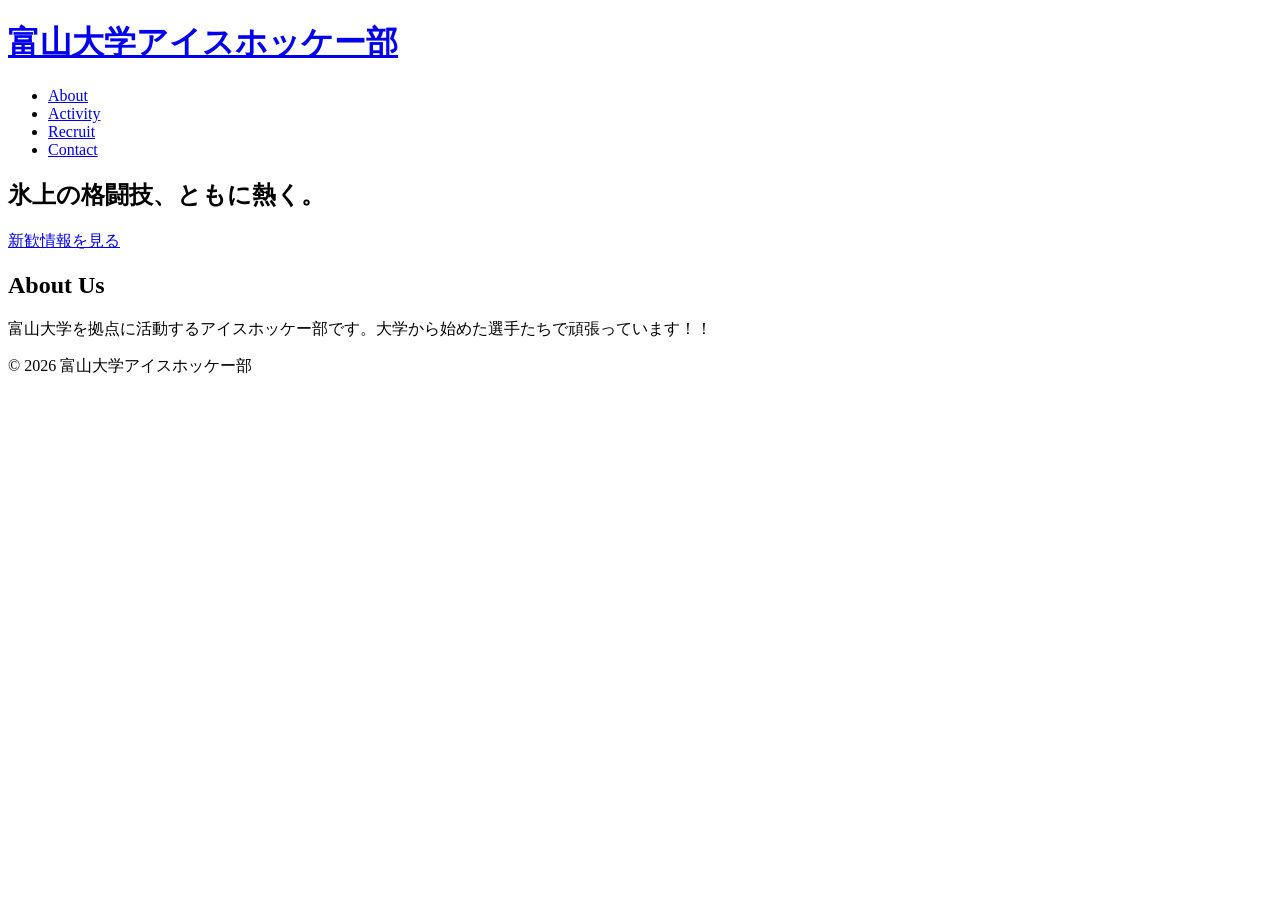
==== index.html @ 70d0f2e1 "Update index.html" ====
<!DOCTYPE html>
<html lang="ja">
<head>
    <meta charset="UTF-8">
    <meta name="viewport" content="width=device-width, initial-scale=1.0">
    <title>富山大学アイスホッケー部 公式サイト</title>
    <meta name="description" content="富山大学アイスホッケー部の公式ウェブサイトです。新入部員・マネージャー募集中！">
    <link rel="stylesheet" href="css/reset.css">
    <link rel="stylesheet" href="css/style.css">
</head>
<body>
    <header class="header">
        <div class="header-inner">
            <h1 class="logo"><a href="/">富山大学アイスホッケー部</a></h1>
            <nav class="global-nav">
                <ul>
                    <li><a href="#about">About</a></li>
                    <li><a href="#activity">Activity</a></li>
                    <li><a href="#recruit">Recruit</a></li>
                    <li><a href="#contact">Contact</a></li>
                </ul>
            </nav>
        </div>
    </header>

    <main>
        <section class="hero">
            <div class="hero-content">
                <h2>氷上の格闘技、ともに熱く。</h2>
                <a href="#recruit" class="btn btn-primary">新歓情報を見る</a>
            </div>
        </section>

        <section id="about" class="section">
            <div class="section-inner">
                <h2 class="section-title">About Us</h2>
                <p>富山大学を拠点に活動するアイスホッケー部です。大学から始めた選手たちで頑張っています！！</p>
            </div>
        </section>
    </main>

    <footer class="footer">
        <p>&copy; 2026 富山大学アイスホッケー部</p>
    </footer>
</body>
</html>
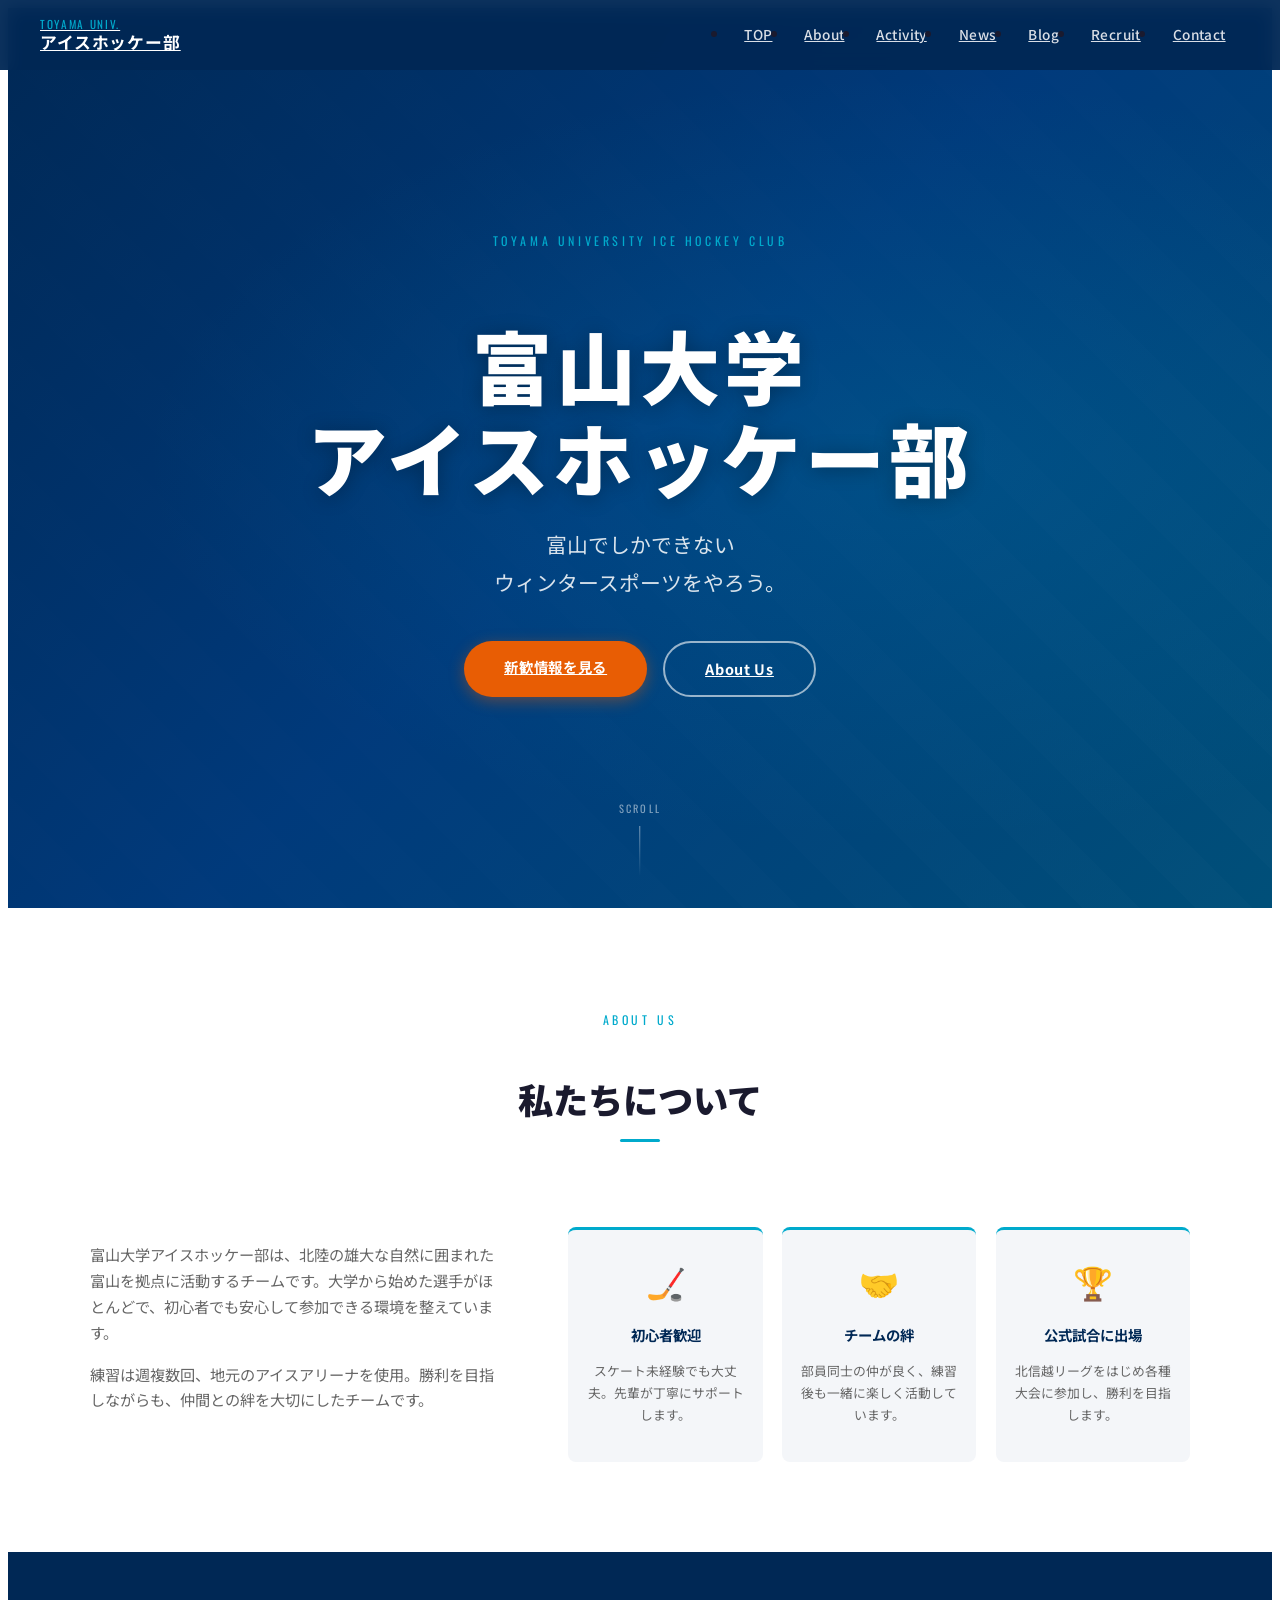
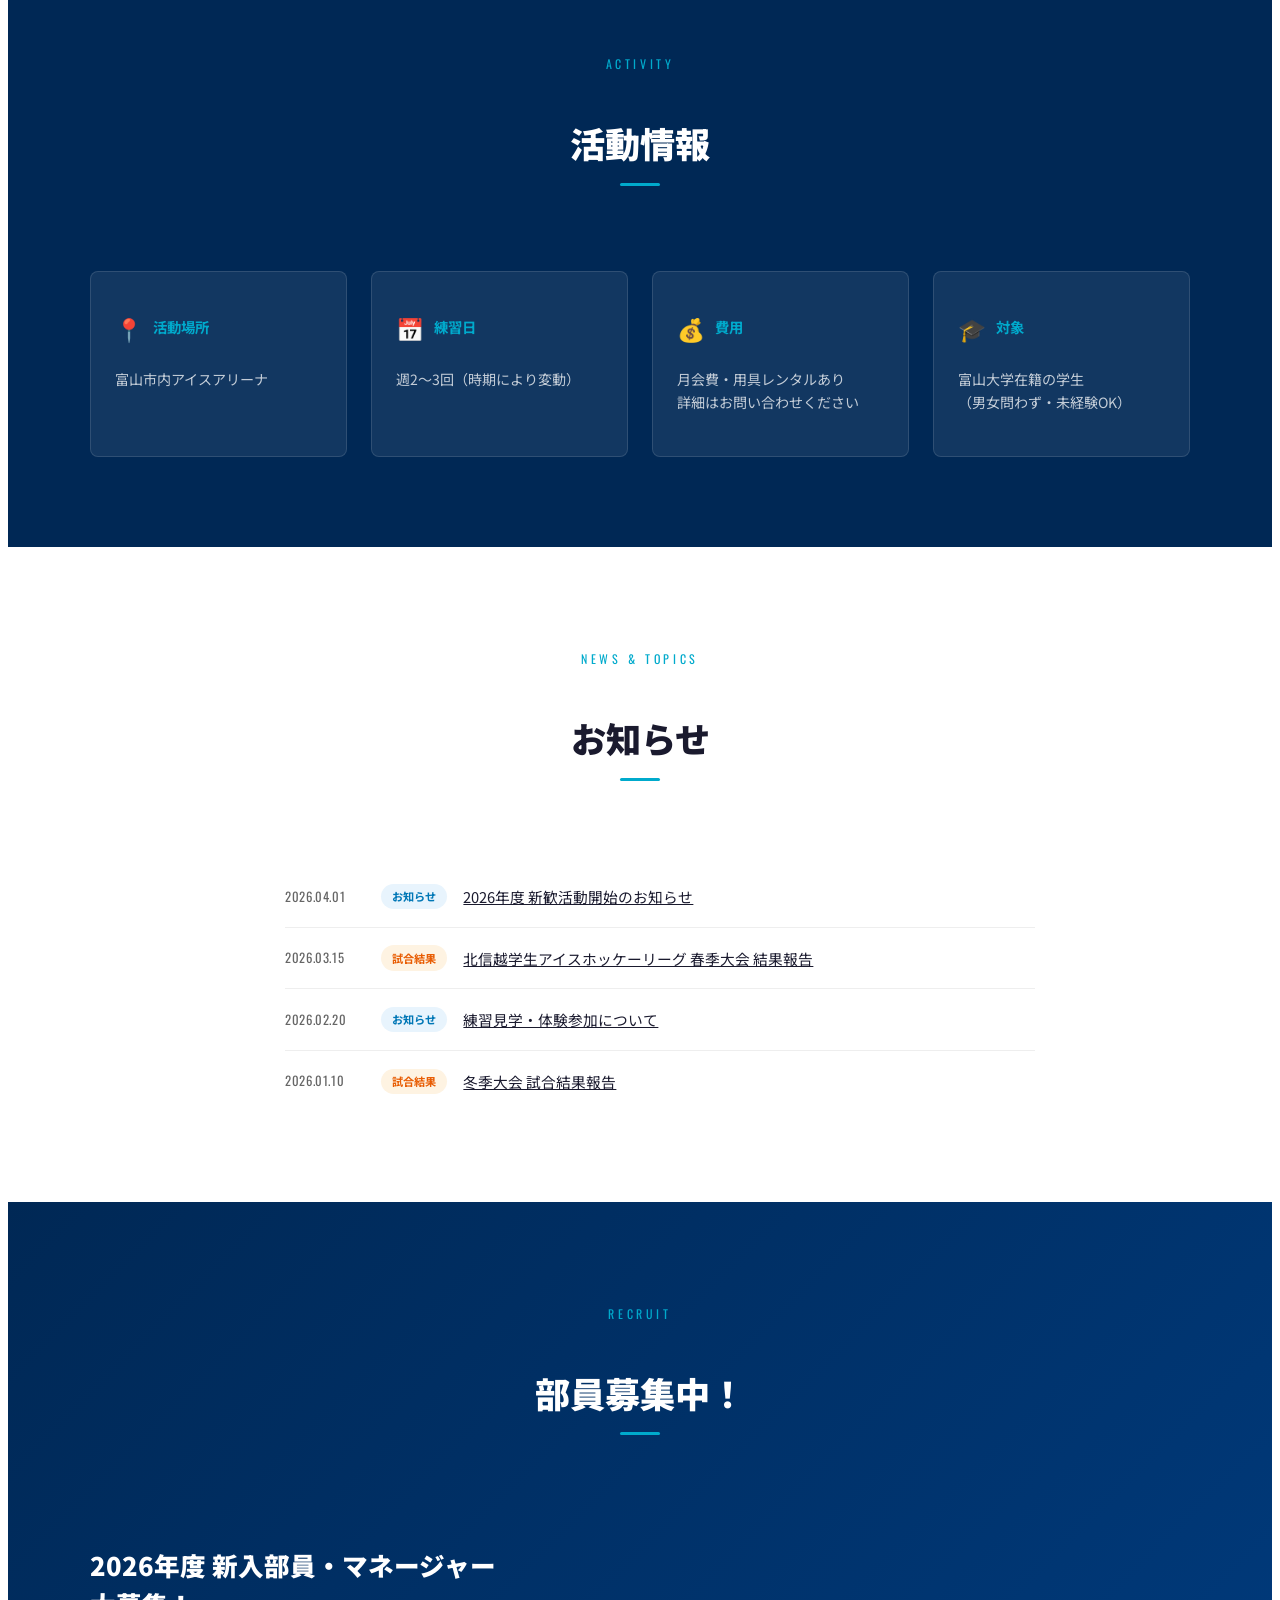
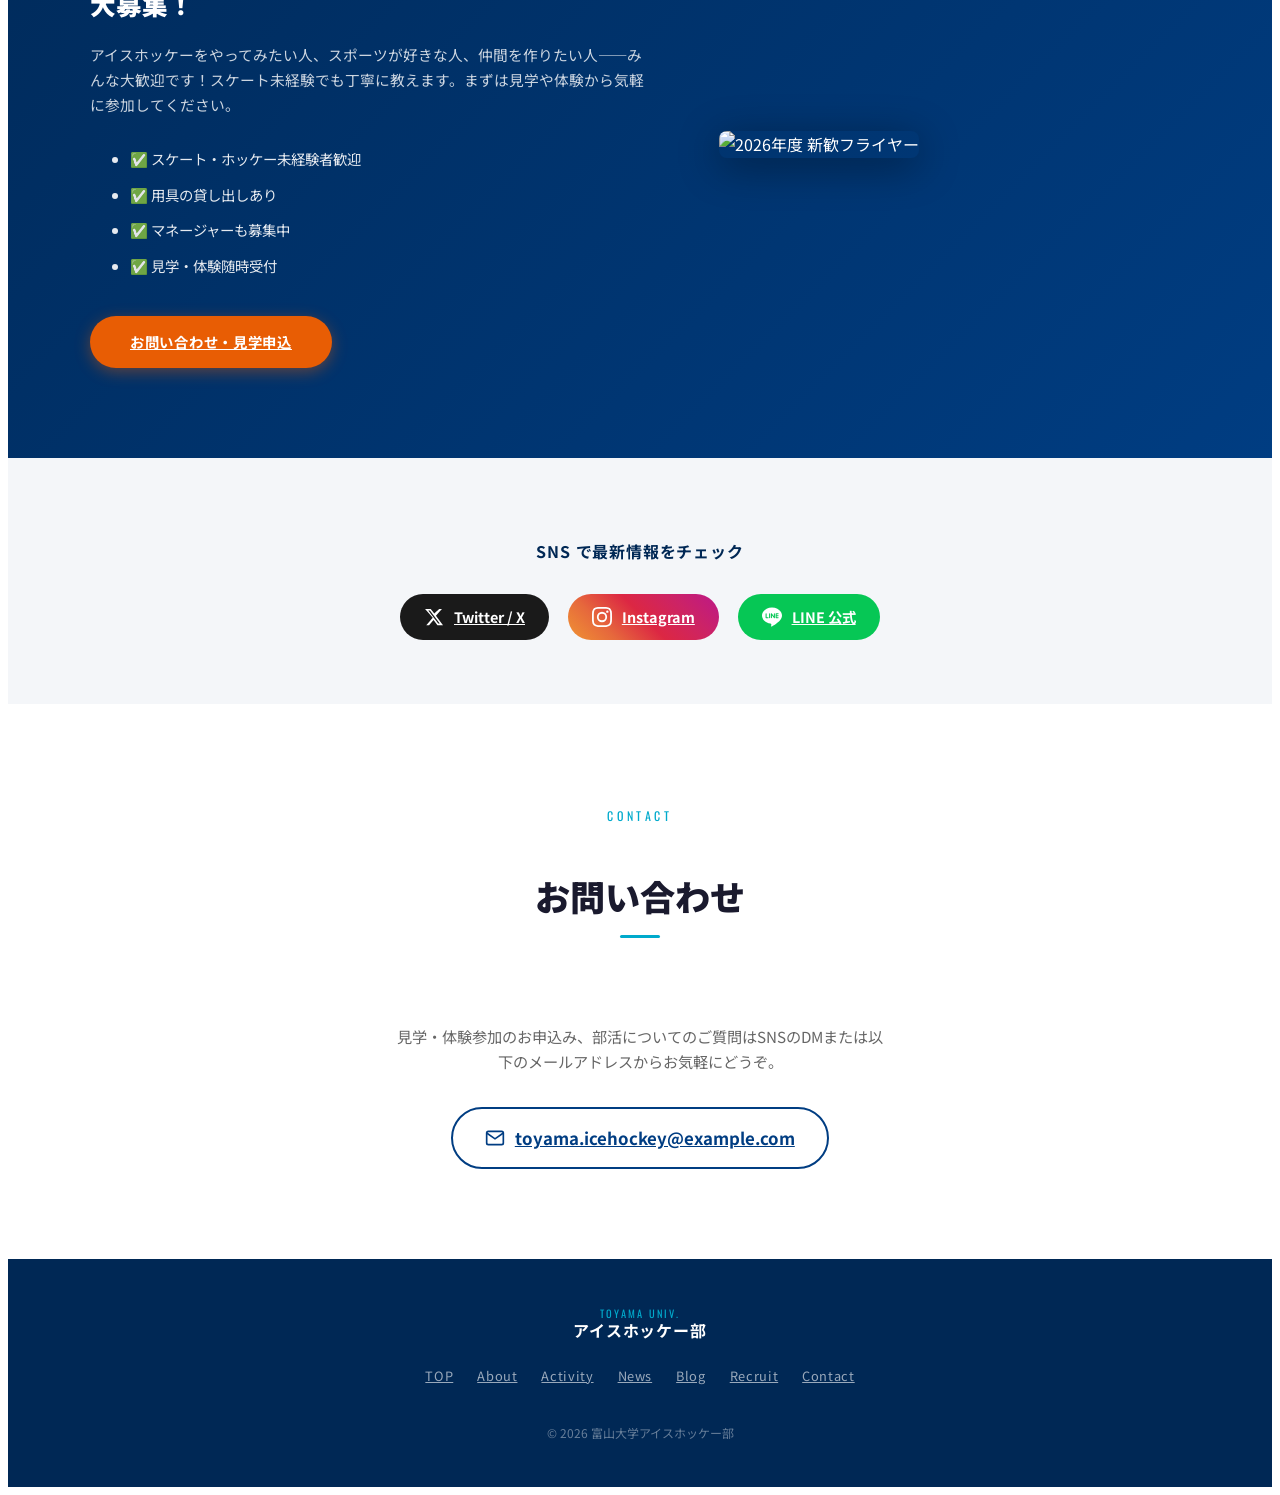
==== commit de836001: "Add member blog feature - Add blog.html that fetches posts.json and renders entries newest-first - A" ====
--- a/index.html
+++ b/index.html
@@ -7,40 +7,267 @@
     <meta name="description" content="富山大学アイスホッケー部の公式ウェブサイトです。新入部員・マネージャー募集中！">
     <link rel="stylesheet" href="css/reset.css">
     <link rel="stylesheet" href="css/style.css">
+    <link rel="preconnect" href="https://fonts.googleapis.com">
+    <link rel="preconnect" href="https://fonts.gstatic.com" crossorigin>
+    <link href="https://fonts.googleapis.com/css2?family=Noto+Sans+JP:wght@400;500;700;900&family=Oswald:wght@400;600;700&display=swap" rel="stylesheet">
 </head>
 <body>
-    <header class="header">
+
+    <!-- ===== HEADER ===== -->
+    <header class="header" id="top">
         <div class="header-inner">
-            <h1 class="logo"><a href="/">富山大学アイスホッケー部</a></h1>
-            <nav class="global-nav">
+            <a href="#top" class="logo">
+                <span class="logo-en">TOYAMA UNIV.</span>
+                <span class="logo-ja">アイスホッケー部</span>
+            </a>
+            <nav class="global-nav" id="globalNav">
                 <ul>
+                    <li><a href="#top">TOP</a></li>
                     <li><a href="#about">About</a></li>
                     <li><a href="#activity">Activity</a></li>
+                    <li><a href="#news">News</a></li>
+                    <li><a href="blog.html">Blog</a></li>
                     <li><a href="#recruit">Recruit</a></li>
                     <li><a href="#contact">Contact</a></li>
                 </ul>
             </nav>
+            <button class="hamburger" id="hamburger" aria-label="メニューを開く">
+                <span></span><span></span><span></span>
+            </button>
         </div>
     </header>
 
     <main>
+
+        <!-- ===== HERO ===== -->
         <section class="hero">
+            <div class="hero-bg"></div>
             <div class="hero-content">
-                <h2>氷上の格闘技、ともに熱く。</h2>
-                <a href="#recruit" class="btn btn-primary">新歓情報を見る</a>
-            </div>
-        </section>
-
-        <section id="about" class="section">
-            <div class="section-inner">
-                <h2 class="section-title">About Us</h2>
-                <p>富山大学を拠点に活動するアイスホッケー部です。大学から始めた選手たちで頑張っています！！</p>
-            </div>
-        </section>
+                <p class="hero-sub">TOYAMA UNIVERSITY ICE HOCKEY CLUB</p>
+                <h1 class="hero-title">富山大学<br>アイスホッケー部</h1>
+                <p class="hero-catch">富山でしかできない<br>ウィンタースポーツをやろう。</p>
+                <div class="hero-btns">
+                    <a href="#recruit" class="btn btn-primary">新歓情報を見る</a>
+                    <a href="#about" class="btn btn-outline">About Us</a>
+                </div>
+            </div>
+            <div class="hero-scroll">
+                <span>SCROLL</span>
+                <div class="scroll-line"></div>
+            </div>
+        </section>
+
+        <!-- ===== ABOUT ===== -->
+        <section id="about" class="section section-white">
+            <div class="section-inner">
+                <div class="section-header">
+                    <p class="section-label">ABOUT US</p>
+                    <h2 class="section-title">私たちについて</h2>
+                </div>
+                <div class="about-body">
+                    <div class="about-text">
+                        <p>富山大学アイスホッケー部は、北陸の雄大な自然に囲まれた富山を拠点に活動するチームです。大学から始めた選手がほとんどで、初心者でも安心して参加できる環境を整えています。</p>
+                        <p>練習は週複数回、地元のアイスアリーナを使用。勝利を目指しながらも、仲間との絆を大切にしたチームです。</p>
+                    </div>
+                    <div class="about-cards">
+                        <div class="about-card">
+                            <div class="about-card-icon">🏒</div>
+                            <h3>初心者歓迎</h3>
+                            <p>スケート未経験でも大丈夫。先輩が丁寧にサポートします。</p>
+                        </div>
+                        <div class="about-card">
+                            <div class="about-card-icon">🤝</div>
+                            <h3>チームの絆</h3>
+                            <p>部員同士の仲が良く、練習後も一緒に楽しく活動しています。</p>
+                        </div>
+                        <div class="about-card">
+                            <div class="about-card-icon">🏆</div>
+                            <h3>公式試合に出場</h3>
+                            <p>北信越リーグをはじめ各種大会に参加し、勝利を目指します。</p>
+                        </div>
+                    </div>
+                </div>
+            </div>
+        </section>
+
+        <!-- ===== ACTIVITY ===== -->
+        <section id="activity" class="section section-dark">
+            <div class="section-inner">
+                <div class="section-header">
+                    <p class="section-label">ACTIVITY</p>
+                    <h2 class="section-title">活動情報</h2>
+                </div>
+                <div class="activity-grid">
+                    <div class="activity-item">
+                        <div class="activity-item-head">
+                            <span class="activity-icon">📍</span>
+                            <h3>活動場所</h3>
+                        </div>
+                        <p>富山市内アイスアリーナ</p>
+                    </div>
+                    <div class="activity-item">
+                        <div class="activity-item-head">
+                            <span class="activity-icon">📅</span>
+                            <h3>練習日</h3>
+                        </div>
+                        <p>週2〜3回（時期により変動）</p>
+                    </div>
+                    <div class="activity-item">
+                        <div class="activity-item-head">
+                            <span class="activity-icon">💰</span>
+                            <h3>費用</h3>
+                        </div>
+                        <p>月会費・用具レンタルあり<br>詳細はお問い合わせください</p>
+                    </div>
+                    <div class="activity-item">
+                        <div class="activity-item-head">
+                            <span class="activity-icon">🎓</span>
+                            <h3>対象</h3>
+                        </div>
+                        <p>富山大学在籍の学生<br>（男女問わず・未経験OK）</p>
+                    </div>
+                </div>
+            </div>
+        </section>
+
+        <!-- ===== NEWS ===== -->
+        <section id="news" class="section section-white">
+            <div class="section-inner">
+                <div class="section-header">
+                    <p class="section-label">NEWS &amp; TOPICS</p>
+                    <h2 class="section-title">お知らせ</h2>
+                </div>
+                <ul class="news-list">
+                    <li class="news-item">
+                        <time class="news-date">2026.04.01</time>
+                        <span class="news-tag tag-info">お知らせ</span>
+                        <a href="#" class="news-title">2026年度 新歓活動開始のお知らせ</a>
+                    </li>
+                    <li class="news-item">
+                        <time class="news-date">2026.03.15</time>
+                        <span class="news-tag tag-result">試合結果</span>
+                        <a href="#" class="news-title">北信越学生アイスホッケーリーグ 春季大会 結果報告</a>
+                    </li>
+                    <li class="news-item">
+                        <time class="news-date">2026.02.20</time>
+                        <span class="news-tag tag-info">お知らせ</span>
+                        <a href="#" class="news-title">練習見学・体験参加について</a>
+                    </li>
+                    <li class="news-item">
+                        <time class="news-date">2026.01.10</time>
+                        <span class="news-tag tag-result">試合結果</span>
+                        <a href="#" class="news-title">冬季大会 試合結果報告</a>
+                    </li>
+                </ul>
+            </div>
+        </section>
+
+        <!-- ===== RECRUIT ===== -->
+        <section id="recruit" class="section section-accent">
+            <div class="section-inner">
+                <div class="section-header">
+                    <p class="section-label">RECRUIT</p>
+                    <h2 class="section-title">部員募集中！</h2>
+                </div>
+                <div class="recruit-body">
+                    <div class="recruit-text">
+                        <h3>2026年度 新入部員・マネージャー<br>大募集！</h3>
+                        <p>アイスホッケーをやってみたい人、スポーツが好きな人、仲間を作りたい人——みんな大歓迎です！スケート未経験でも丁寧に教えます。まずは見学や体験から気軽に参加してください。</p>
+                        <ul class="recruit-points">
+                            <li>✅ スケート・ホッケー未経験者歓迎</li>
+                            <li>✅ 用具の貸し出しあり</li>
+                            <li>✅ マネージャーも募集中</li>
+                            <li>✅ 見学・体験随時受付</li>
+                        </ul>
+                        <a href="#contact" class="btn btn-primary">お問い合わせ・見学申込</a>
+                    </div>
+                    <div class="recruit-flyer">
+                        <img src="contents/photo_flyer_2026.png" alt="2026年度 新歓フライヤー">
+                    </div>
+                </div>
+            </div>
+        </section>
+
+        <!-- ===== SNS ===== -->
+        <section class="section-sns">
+            <div class="section-inner">
+                <p class="sns-heading">SNS で最新情報をチェック</p>
+                <div class="sns-links">
+                    <a href="#" class="sns-link sns-twitter" aria-label="X (Twitter)">
+                        <svg viewBox="0 0 24 24" fill="currentColor"><path d="M18.244 2.25h3.308l-7.227 8.26 8.502 11.24H16.17l-4.714-6.231-5.401 6.231H2.744l7.737-8.835L1.254 2.25H8.08l4.259 5.631zm-1.161 17.52h1.833L7.084 4.126H5.117z"/></svg>
+                        <span>Twitter / X</span>
+                    </a>
+                    <a href="#" class="sns-link sns-instagram" aria-label="Instagram">
+                        <svg viewBox="0 0 24 24" fill="currentColor"><path d="M12 2.163c3.204 0 3.584.012 4.85.07 3.252.148 4.771 1.691 4.919 4.919.058 1.265.069 1.645.069 4.849 0 3.205-.012 3.584-.069 4.849-.149 3.225-1.664 4.771-4.919 4.919-1.266.058-1.644.07-4.85.07-3.204 0-3.584-.012-4.849-.07-3.26-.149-4.771-1.699-4.919-4.92-.058-1.265-.07-1.644-.07-4.849 0-3.204.013-3.583.07-4.849.149-3.227 1.664-4.771 4.919-4.919 1.266-.057 1.645-.069 4.849-.069zM12 0C8.741 0 8.333.014 7.053.072 2.695.272.273 2.69.073 7.052.014 8.333 0 8.741 0 12c0 3.259.014 3.668.072 4.948.2 4.358 2.618 6.78 6.98 6.98C8.333 23.986 8.741 24 12 24c3.259 0 3.668-.014 4.948-.072 4.354-.2 6.782-2.618 6.979-6.98.059-1.28.073-1.689.073-4.948 0-3.259-.014-3.667-.072-4.947-.196-4.354-2.617-6.78-6.979-6.98C15.668.014 15.259 0 12 0zm0 5.838a6.162 6.162 0 100 12.324 6.162 6.162 0 000-12.324zM12 16a4 4 0 110-8 4 4 0 010 8zm6.406-11.845a1.44 1.44 0 100 2.881 1.44 1.44 0 000-2.881z"/></svg>
+                        <span>Instagram</span>
+                    </a>
+                    <a href="#" class="sns-link sns-line" aria-label="LINE">
+                        <svg viewBox="0 0 24 24" fill="currentColor"><path d="M19.365 9.863c.349 0 .63.285.63.631 0 .345-.281.63-.63.63H17.61v1.125h1.755c.349 0 .63.283.63.63 0 .344-.281.629-.63.629h-2.386c-.345 0-.627-.285-.627-.629V8.108c0-.345.282-.63.63-.63h2.386c.346 0 .627.285.627.63 0 .349-.281.63-.63.63H17.61v1.125h1.755zm-3.855 3.016c0 .27-.174.51-.432.596-.064.021-.133.031-.199.031-.211 0-.391-.09-.51-.25l-2.443-3.317v2.94c0 .344-.279.629-.631.629-.346 0-.626-.285-.626-.629V8.108c0-.27.173-.51.43-.595.06-.023.136-.033.194-.033.195 0 .375.104.495.254l2.462 3.33V8.108c0-.345.282-.63.63-.63.345 0 .63.285.63.63v4.771zm-5.741 0c0 .344-.282.629-.631.629-.345 0-.627-.285-.627-.629V8.108c0-.345.282-.63.63-.63.346 0 .628.285.628.63v4.771zm-2.466.629H4.917c-.345 0-.63-.285-.63-.629V8.108c0-.345.285-.63.63-.63.348 0 .63.285.63.63v4.141h1.756c.348 0 .629.283.629.63 0 .344-.282.629-.629.629M24 10.314C24 4.943 18.615.572 12 .572S0 4.943 0 10.314c0 4.811 4.27 8.842 10.035 9.608.391.082.923.258 1.058.59.12.301.079.766.038 1.08l-.164 1.02c-.045.301-.24 1.186 1.049.645 1.291-.539 6.916-4.078 9.436-6.975C23.176 14.393 24 12.458 24 10.314"/></svg>
+                        <span>LINE 公式</span>
+                    </a>
+                </div>
+            </div>
+        </section>
+
+        <!-- ===== CONTACT ===== -->
+        <section id="contact" class="section section-white">
+            <div class="section-inner">
+                <div class="section-header">
+                    <p class="section-label">CONTACT</p>
+                    <h2 class="section-title">お問い合わせ</h2>
+                </div>
+                <div class="contact-body">
+                    <p class="contact-desc">見学・体験参加のお申込み、部活についてのご質問はSNSのDMまたは以下のメールアドレスからお気軽にどうぞ。</p>
+                    <a href="mailto:toyama.icehockey@example.com" class="contact-email">
+                        <svg viewBox="0 0 24 24" fill="none" stroke="currentColor" stroke-width="2"><path d="M4 4h16c1.1 0 2 .9 2 2v12c0 1.1-.9 2-2 2H4c-1.1 0-2-.9-2-2V6c0-1.1.9-2 2-2z"/><polyline points="22,6 12,13 2,6"/></svg>
+                        toyama.icehockey@example.com
+                    </a>
+                </div>
+            </div>
+        </section>
+
     </main>
 
+    <!-- ===== FOOTER ===== -->
     <footer class="footer">
-        <p>&copy; 2026 富山大学アイスホッケー部</p>
+        <div class="footer-inner">
+            <div class="footer-logo">
+                <span class="logo-en">TOYAMA UNIV.</span>
+                <span class="logo-ja">アイスホッケー部</span>
+            </div>
+            <nav class="footer-nav">
+                <a href="#top">TOP</a>
+                <a href="#about">About</a>
+                <a href="#activity">Activity</a>
+                <a href="#news">News</a>
+                <a href="blog.html">Blog</a>
+                <a href="#recruit">Recruit</a>
+                <a href="#contact">Contact</a>
+            </nav>
+            <p class="footer-copy">&copy; 2026 富山大学アイスホッケー部</p>
+        </div>
     </footer>
+
+    <script>
+        // Hamburger menu
+        const hamburger = document.getElementById('hamburger');
+        const nav = document.getElementById('globalNav');
+        hamburger.addEventListener('click', () => {
+            hamburger.classList.toggle('open');
+            nav.classList.toggle('open');
+        });
+        nav.querySelectorAll('a').forEach(link => {
+            link.addEventListener('click', () => {
+                hamburger.classList.remove('open');
+                nav.classList.remove('open');
+            });
+        });
+
+        // Header shrink on scroll
+        const header = document.getElementById('top').closest ? document.querySelector('.header') : document.querySelector('.header');
+        window.addEventListener('scroll', () => {
+            header.classList.toggle('scrolled', window.scrollY > 50);
+        });
+    </script>
 </body>
-</html>+</html>
--- a/css/style.css
+++ b/css/style.css
@@ -0,0 +1,773 @@
+/* ===== Variables ===== */
+:root {
+    --navy:   #002855;
+    --navy2:  #003d82;
+    --ice:    #00aacc;
+    --orange: #e85d04;
+    --white:  #ffffff;
+    --gray-light: #f4f6f9;
+    --gray:   #666;
+    --text:   #1a1a2e;
+    --radius: 8px;
+    --shadow: 0 4px 20px rgba(0,0,0,0.08);
+    --transition: 0.3s ease;
+}
+
+/* ===== Base ===== */
+html { scroll-behavior: smooth; }
+
+body {
+    font-family: "Noto Sans JP", "Helvetica Neue", Arial, "Hiragino Sans", Meiryo, sans-serif;
+    color: var(--text);
+    background: var(--white);
+    line-height: 1.7;
+    font-size: 16px;
+}
+
+/* ===== Header ===== */
+.header {
+    position: fixed;
+    top: 0; left: 0; right: 0;
+    z-index: 1000;
+    background: rgba(0, 40, 85, 0.95);
+    backdrop-filter: blur(8px);
+    transition: var(--transition);
+}
+
+.header.scrolled {
+    background: rgba(0, 28, 60, 0.98);
+    box-shadow: 0 2px 20px rgba(0,0,0,0.3);
+}
+
+.header-inner {
+    max-width: 1200px;
+    margin: 0 auto;
+    padding: 0 2rem;
+    height: 70px;
+    display: flex;
+    align-items: center;
+    justify-content: space-between;
+}
+
+.logo {
+    display: flex;
+    flex-direction: column;
+    line-height: 1.2;
+    color: var(--white);
+}
+
+.logo-en {
+    font-family: "Oswald", sans-serif;
+    font-size: 0.7rem;
+    letter-spacing: 0.15em;
+    color: var(--ice);
+    font-weight: 400;
+}
+
+.logo-ja {
+    font-size: 1.05rem;
+    font-weight: 700;
+    letter-spacing: 0.05em;
+}
+
+.global-nav ul {
+    display: flex;
+    gap: 0.2rem;
+}
+
+.global-nav a {
+    display: block;
+    padding: 0.45rem 0.9rem;
+    color: rgba(255,255,255,0.85);
+    font-size: 0.85rem;
+    font-weight: 500;
+    letter-spacing: 0.03em;
+    border-radius: 4px;
+    transition: var(--transition);
+}
+
+.global-nav a:hover {
+    color: var(--white);
+    background: rgba(255,255,255,0.1);
+}
+
+/* Hamburger */
+.hamburger {
+    display: none;
+    flex-direction: column;
+    justify-content: center;
+    gap: 5px;
+    width: 36px;
+    height: 36px;
+    padding: 4px;
+}
+
+.hamburger span {
+    display: block;
+    width: 100%;
+    height: 2px;
+    background: var(--white);
+    border-radius: 2px;
+    transition: var(--transition);
+    transform-origin: center;
+}
+
+.hamburger.open span:nth-child(1) { transform: translateY(7px) rotate(45deg); }
+.hamburger.open span:nth-child(2) { opacity: 0; }
+.hamburger.open span:nth-child(3) { transform: translateY(-7px) rotate(-45deg); }
+
+/* ===== Hero ===== */
+.hero {
+    position: relative;
+    min-height: 100vh;
+    display: flex;
+    align-items: center;
+    justify-content: center;
+    overflow: hidden;
+}
+
+.hero-bg {
+    position: absolute;
+    inset: 0;
+    background:
+        linear-gradient(135deg, rgba(0,40,85,0.92) 0%, rgba(0,61,130,0.85) 50%, rgba(0,170,204,0.3) 100%),
+        repeating-linear-gradient(
+            45deg,
+            transparent,
+            transparent 40px,
+            rgba(255,255,255,0.015) 40px,
+            rgba(255,255,255,0.015) 80px
+        );
+    background-color: var(--navy);
+}
+
+.hero-bg::after {
+    content: '';
+    position: absolute;
+    inset: 0;
+    background: radial-gradient(ellipse at 70% 50%, rgba(0,170,204,0.15) 0%, transparent 60%);
+}
+
+.hero-content {
+    position: relative;
+    z-index: 1;
+    text-align: center;
+    color: var(--white);
+    padding: 0 2rem;
+    max-width: 800px;
+}
+
+.hero-sub {
+    font-family: "Oswald", sans-serif;
+    font-size: 0.75rem;
+    letter-spacing: 0.3em;
+    color: var(--ice);
+    margin-bottom: 1.2rem;
+}
+
+.hero-title {
+    font-size: clamp(2.8rem, 7vw, 5rem);
+    font-weight: 900;
+    line-height: 1.15;
+    letter-spacing: 0.05em;
+    margin-bottom: 1.5rem;
+    text-shadow: 0 2px 20px rgba(0,0,0,0.3);
+}
+
+.hero-catch {
+    font-size: clamp(1rem, 2.5vw, 1.3rem);
+    font-weight: 400;
+    color: rgba(255,255,255,0.85);
+    margin-bottom: 2.5rem;
+    line-height: 1.8;
+}
+
+.hero-btns {
+    display: flex;
+    gap: 1rem;
+    justify-content: center;
+    flex-wrap: wrap;
+}
+
+/* Scroll indicator */
+.hero-scroll {
+    position: absolute;
+    bottom: 2rem;
+    left: 50%;
+    transform: translateX(-50%);
+    display: flex;
+    flex-direction: column;
+    align-items: center;
+    gap: 0.5rem;
+    color: rgba(255,255,255,0.5);
+    font-size: 0.65rem;
+    letter-spacing: 0.2em;
+    font-family: "Oswald", sans-serif;
+}
+
+.scroll-line {
+    width: 1px;
+    height: 50px;
+    background: linear-gradient(to bottom, rgba(255,255,255,0.5), transparent);
+    animation: scrollLine 2s ease-in-out infinite;
+}
+
+@keyframes scrollLine {
+    0%   { transform: scaleY(0); transform-origin: top; }
+    50%  { transform: scaleY(1); transform-origin: top; }
+    51%  { transform: scaleY(1); transform-origin: bottom; }
+    100% { transform: scaleY(0); transform-origin: bottom; }
+}
+
+/* ===== Buttons ===== */
+.btn {
+    display: inline-block;
+    padding: 0.85rem 2.5rem;
+    border-radius: 50px;
+    font-weight: 700;
+    font-size: 0.9rem;
+    letter-spacing: 0.05em;
+    transition: var(--transition);
+    white-space: nowrap;
+}
+
+.btn-primary {
+    background: var(--orange);
+    color: var(--white);
+    box-shadow: 0 4px 15px rgba(232,93,4,0.4);
+}
+
+.btn-primary:hover {
+    background: #c74e03;
+    transform: translateY(-2px);
+    box-shadow: 0 6px 20px rgba(232,93,4,0.5);
+}
+
+.btn-outline {
+    border: 2px solid rgba(255,255,255,0.6);
+    color: var(--white);
+}
+
+.btn-outline:hover {
+    background: rgba(255,255,255,0.1);
+    border-color: var(--white);
+}
+
+/* ===== Section base ===== */
+.section { padding: 90px 0; }
+.section-white { background: var(--white); }
+.section-dark  { background: var(--navy); color: var(--white); }
+
+.section-inner {
+    max-width: 1100px;
+    margin: 0 auto;
+    padding: 0 2rem;
+}
+
+.section-header {
+    text-align: center;
+    margin-bottom: 3.5rem;
+}
+
+.section-label {
+    font-family: "Oswald", sans-serif;
+    font-size: 0.75rem;
+    letter-spacing: 0.3em;
+    color: var(--ice);
+    margin-bottom: 0.6rem;
+}
+
+.section-dark .section-label { color: var(--ice); }
+
+.section-title {
+    font-size: clamp(1.6rem, 3.5vw, 2.2rem);
+    font-weight: 900;
+    position: relative;
+    display: inline-block;
+    padding-bottom: 0.8rem;
+}
+
+.section-title::after {
+    content: '';
+    position: absolute;
+    bottom: 0; left: 50%; transform: translateX(-50%);
+    width: 40px; height: 3px;
+    background: var(--ice);
+    border-radius: 2px;
+}
+
+.section-dark .section-title { color: var(--white); }
+
+/* ===== About ===== */
+.about-body {
+    display: grid;
+    grid-template-columns: 1fr 1.5fr;
+    gap: 4rem;
+    align-items: start;
+}
+
+.about-text p {
+    color: var(--gray);
+    margin-bottom: 1rem;
+    font-size: 0.95rem;
+}
+
+.about-cards {
+    display: grid;
+    grid-template-columns: repeat(3, 1fr);
+    gap: 1.2rem;
+}
+
+.about-card {
+    background: var(--gray-light);
+    border-radius: var(--radius);
+    padding: 1.5rem 1.2rem;
+    text-align: center;
+    transition: var(--transition);
+    border-top: 3px solid var(--ice);
+}
+
+.about-card:hover {
+    transform: translateY(-4px);
+    box-shadow: var(--shadow);
+}
+
+.about-card-icon { font-size: 2rem; margin-bottom: 0.7rem; }
+
+.about-card h3 {
+    font-size: 0.9rem;
+    font-weight: 700;
+    margin-bottom: 0.5rem;
+    color: var(--navy);
+}
+
+.about-card p { font-size: 0.8rem; color: var(--gray); }
+
+/* ===== Activity ===== */
+.activity-grid {
+    display: grid;
+    grid-template-columns: repeat(4, 1fr);
+    gap: 1.5rem;
+}
+
+.activity-item {
+    background: rgba(255,255,255,0.07);
+    border: 1px solid rgba(255,255,255,0.12);
+    border-radius: var(--radius);
+    padding: 1.8rem 1.5rem;
+    transition: var(--transition);
+}
+
+.activity-item:hover {
+    background: rgba(255,255,255,0.12);
+    transform: translateY(-3px);
+}
+
+.activity-item-head {
+    display: flex;
+    align-items: center;
+    gap: 0.6rem;
+    margin-bottom: 0.8rem;
+}
+
+.activity-icon { font-size: 1.4rem; }
+
+.activity-item h3 {
+    font-size: 0.9rem;
+    font-weight: 700;
+    color: var(--ice);
+}
+
+.activity-item p {
+    font-size: 0.88rem;
+    color: rgba(255,255,255,0.75);
+    line-height: 1.6;
+}
+
+/* ===== News ===== */
+.news-list { max-width: 750px; margin: 0 auto; }
+
+.news-item {
+    display: flex;
+    align-items: center;
+    gap: 1rem;
+    padding: 1.1rem 0;
+    border-bottom: 1px solid #eee;
+    transition: var(--transition);
+}
+
+.news-item:last-child { border-bottom: none; }
+
+.news-date {
+    font-size: 0.8rem;
+    color: var(--gray);
+    white-space: nowrap;
+    font-family: "Oswald", sans-serif;
+    letter-spacing: 0.05em;
+    min-width: 80px;
+}
+
+.news-tag {
+    font-size: 0.7rem;
+    font-weight: 700;
+    padding: 0.2rem 0.7rem;
+    border-radius: 50px;
+    white-space: nowrap;
+}
+
+.tag-info   { background: #e8f4fd; color: #0077b6; }
+.tag-result { background: #fef3e2; color: #e85d04; }
+
+.news-title {
+    font-size: 0.92rem;
+    color: var(--text);
+    transition: var(--transition);
+    flex: 1;
+}
+
+.news-title:hover { color: var(--navy2); text-decoration: underline; }
+
+/* ===== Recruit ===== */
+.section-accent {
+    background: linear-gradient(135deg, var(--navy) 0%, var(--navy2) 100%);
+    color: var(--white);
+}
+
+.section-accent .section-label { color: var(--ice); }
+.section-accent .section-title { color: var(--white); }
+
+.recruit-body {
+    display: grid;
+    grid-template-columns: 1.2fr 1fr;
+    gap: 4rem;
+    align-items: center;
+}
+
+.recruit-text h3 {
+    font-size: clamp(1.2rem, 2.5vw, 1.6rem);
+    font-weight: 900;
+    line-height: 1.5;
+    margin-bottom: 1.2rem;
+}
+
+.recruit-text p {
+    color: rgba(255,255,255,0.8);
+    margin-bottom: 1.5rem;
+    font-size: 0.92rem;
+}
+
+.recruit-points {
+    margin-bottom: 2rem;
+}
+
+.recruit-points li {
+    font-size: 0.9rem;
+    color: rgba(255,255,255,0.9);
+    padding: 0.35rem 0;
+}
+
+.recruit-flyer img {
+    border-radius: var(--radius);
+    box-shadow: 0 8px 40px rgba(0,0,0,0.4);
+}
+
+/* ===== SNS ===== */
+.section-sns {
+    background: var(--gray-light);
+    padding: 4rem 0;
+    text-align: center;
+}
+
+.sns-heading {
+    font-size: 1rem;
+    font-weight: 700;
+    color: var(--navy);
+    margin-bottom: 1.8rem;
+    letter-spacing: 0.05em;
+}
+
+.sns-links {
+    display: flex;
+    gap: 1.2rem;
+    justify-content: center;
+    flex-wrap: wrap;
+}
+
+.sns-link {
+    display: flex;
+    align-items: center;
+    gap: 0.6rem;
+    padding: 0.7rem 1.5rem;
+    border-radius: 50px;
+    font-size: 0.9rem;
+    font-weight: 700;
+    transition: var(--transition);
+    color: var(--white);
+}
+
+.sns-link svg { width: 20px; height: 20px; }
+
+.sns-twitter   { background: #1a1a1a; }
+.sns-instagram { background: linear-gradient(45deg, #f09433, #e6683c, #dc2743, #cc2366, #bc1888); }
+.sns-line      { background: #06c755; }
+
+.sns-link:hover { transform: translateY(-3px); box-shadow: 0 6px 20px rgba(0,0,0,0.2); }
+
+/* ===== Contact ===== */
+.contact-body { text-align: center; }
+
+.contact-desc {
+    color: var(--gray);
+    max-width: 500px;
+    margin: 0 auto 2rem;
+    font-size: 0.95rem;
+}
+
+.contact-email {
+    display: inline-flex;
+    align-items: center;
+    gap: 0.6rem;
+    font-size: 1.05rem;
+    font-weight: 700;
+    color: var(--navy2);
+    border: 2px solid var(--navy2);
+    padding: 0.9rem 2rem;
+    border-radius: 50px;
+    transition: var(--transition);
+}
+
+.contact-email svg { width: 20px; height: 20px; }
+
+.contact-email:hover {
+    background: var(--navy2);
+    color: var(--white);
+    transform: translateY(-2px);
+    box-shadow: 0 6px 20px rgba(0,61,130,0.25);
+}
+
+/* ===== Blog ===== */
+.global-nav a.is-current {
+    color: var(--white);
+    background: rgba(255,255,255,0.15);
+}
+
+.blog-main { padding-top: 70px; }
+
+.blog-hero {
+    background: linear-gradient(135deg, var(--navy) 0%, var(--navy2) 60%, var(--ice) 140%);
+    color: var(--white);
+    padding: 5rem 0 4rem;
+    text-align: center;
+}
+
+.blog-hero .section-label { color: var(--ice); }
+
+.blog-hero-title {
+    font-size: clamp(2rem, 4.5vw, 2.8rem);
+    font-weight: 900;
+    margin: 0.4rem 0 1rem;
+    letter-spacing: 0.05em;
+}
+
+.blog-hero-desc {
+    color: rgba(255,255,255,0.8);
+    font-size: 0.95rem;
+    max-width: 600px;
+    margin: 0 auto;
+}
+
+.blog-inner { max-width: 760px; }
+
+.blog-list {
+    display: flex;
+    flex-direction: column;
+    gap: 2.5rem;
+}
+
+.blog-loading {
+    text-align: center;
+    color: var(--gray);
+    padding: 2rem 0;
+    font-size: 0.95rem;
+}
+
+.blog-post {
+    background: var(--white);
+    border: 1px solid #ececec;
+    border-radius: var(--radius);
+    padding: 2rem 2.2rem;
+    transition: var(--transition);
+}
+
+.blog-post:hover {
+    box-shadow: var(--shadow);
+    transform: translateY(-2px);
+}
+
+.blog-post-head {
+    display: flex;
+    align-items: center;
+    gap: 1rem;
+    margin-bottom: 0.6rem;
+    flex-wrap: wrap;
+}
+
+.blog-post-date {
+    font-family: "Oswald", sans-serif;
+    font-size: 0.8rem;
+    letter-spacing: 0.08em;
+    color: var(--ice);
+    font-weight: 600;
+}
+
+.blog-post-author {
+    font-size: 0.78rem;
+    color: var(--gray);
+    background: var(--gray-light);
+    padding: 0.15rem 0.7rem;
+    border-radius: 50px;
+}
+
+.blog-post-title {
+    font-size: 1.3rem;
+    font-weight: 900;
+    color: var(--navy);
+    line-height: 1.5;
+    margin-bottom: 1rem;
+}
+
+.blog-post-body {
+    color: var(--text);
+    font-size: 0.95rem;
+    line-height: 1.85;
+}
+
+.blog-post-body p { margin-bottom: 0.9rem; }
+.blog-post-body p:last-child { margin-bottom: 0; }
+.blog-post-body a { color: var(--navy2); text-decoration: underline; }
+.blog-post-body img {
+    max-width: 100%;
+    height: auto;
+    border-radius: var(--radius);
+    margin: 1rem 0;
+}
+
+@media (max-width: 600px) {
+    .blog-post { padding: 1.5rem 1.3rem; }
+    .blog-post-title { font-size: 1.1rem; }
+    .blog-hero { padding: 4rem 0 3rem; }
+}
+
+/* ===== Footer ===== */
+.footer {
+    background: var(--navy);
+    color: rgba(255,255,255,0.7);
+    padding: 3rem 0 2rem;
+}
+
+.footer-inner {
+    max-width: 1100px;
+    margin: 0 auto;
+    padding: 0 2rem;
+    display: flex;
+    flex-direction: column;
+    align-items: center;
+    gap: 1.5rem;
+}
+
+.footer-logo {
+    display: flex;
+    flex-direction: column;
+    align-items: center;
+    line-height: 1.3;
+    color: var(--white);
+}
+
+.footer-logo .logo-en {
+    font-family: "Oswald", sans-serif;
+    font-size: 0.65rem;
+    letter-spacing: 0.2em;
+    color: var(--ice);
+}
+
+.footer-logo .logo-ja {
+    font-size: 1rem;
+    font-weight: 700;
+}
+
+.footer-nav {
+    display: flex;
+    gap: 1.5rem;
+    flex-wrap: wrap;
+    justify-content: center;
+}
+
+.footer-nav a {
+    font-size: 0.8rem;
+    color: rgba(255,255,255,0.6);
+    transition: var(--transition);
+    letter-spacing: 0.05em;
+}
+
+.footer-nav a:hover { color: var(--white); }
+
+.footer-copy {
+    font-size: 0.75rem;
+    color: rgba(255,255,255,0.4);
+}
+
+/* ===== Responsive ===== */
+@media (max-width: 900px) {
+    .about-body { grid-template-columns: 1fr; gap: 2.5rem; }
+    .about-cards { grid-template-columns: repeat(3, 1fr); }
+    .activity-grid { grid-template-columns: repeat(2, 1fr); }
+    .recruit-body { grid-template-columns: 1fr; gap: 2.5rem; }
+    .recruit-flyer { max-width: 400px; margin: 0 auto; }
+}
+
+@media (max-width: 768px) {
+    .hamburger { display: flex; }
+
+    .global-nav {
+        position: fixed;
+        top: 70px; left: 0; right: 0;
+        background: rgba(0, 28, 60, 0.98);
+        padding: 1rem 0;
+        transform: translateY(-110%);
+        transition: transform 0.3s ease;
+        pointer-events: none;
+    }
+
+    .global-nav.open {
+        transform: translateY(0);
+        pointer-events: all;
+    }
+
+    .global-nav ul {
+        flex-direction: column;
+        gap: 0;
+    }
+
+    .global-nav a {
+        display: block;
+        padding: 0.9rem 2rem;
+        font-size: 1rem;
+        border-radius: 0;
+    }
+
+    .section { padding: 60px 0; }
+    .activity-grid { grid-template-columns: 1fr 1fr; }
+    .about-cards { grid-template-columns: 1fr; }
+
+    .news-item {
+        flex-wrap: wrap;
+        gap: 0.5rem;
+    }
+}
+
+@media (max-width: 480px) {
+    .activity-grid { grid-template-columns: 1fr; }
+    .hero-btns { flex-direction: column; align-items: center; }
+    .header-inner { padding: 0 1rem; }
+    .section-inner { padding: 0 1rem; }
+}
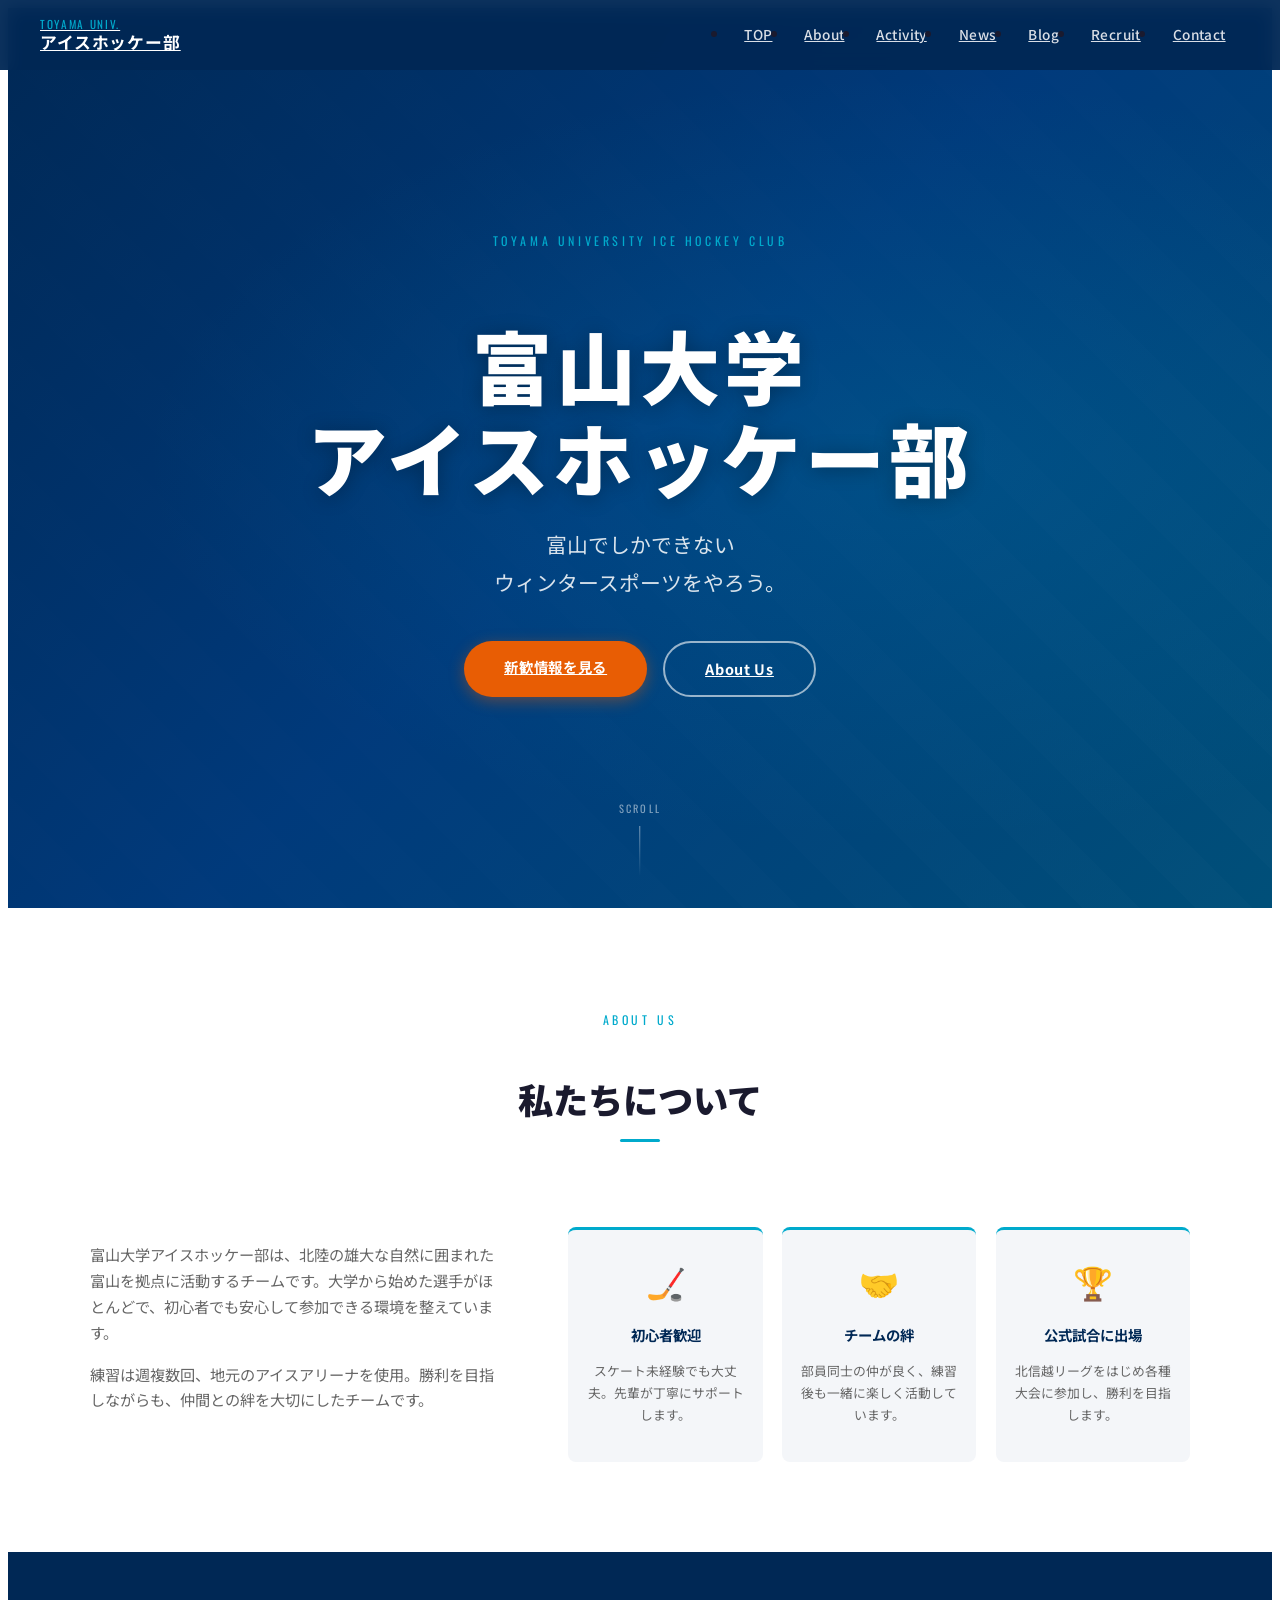
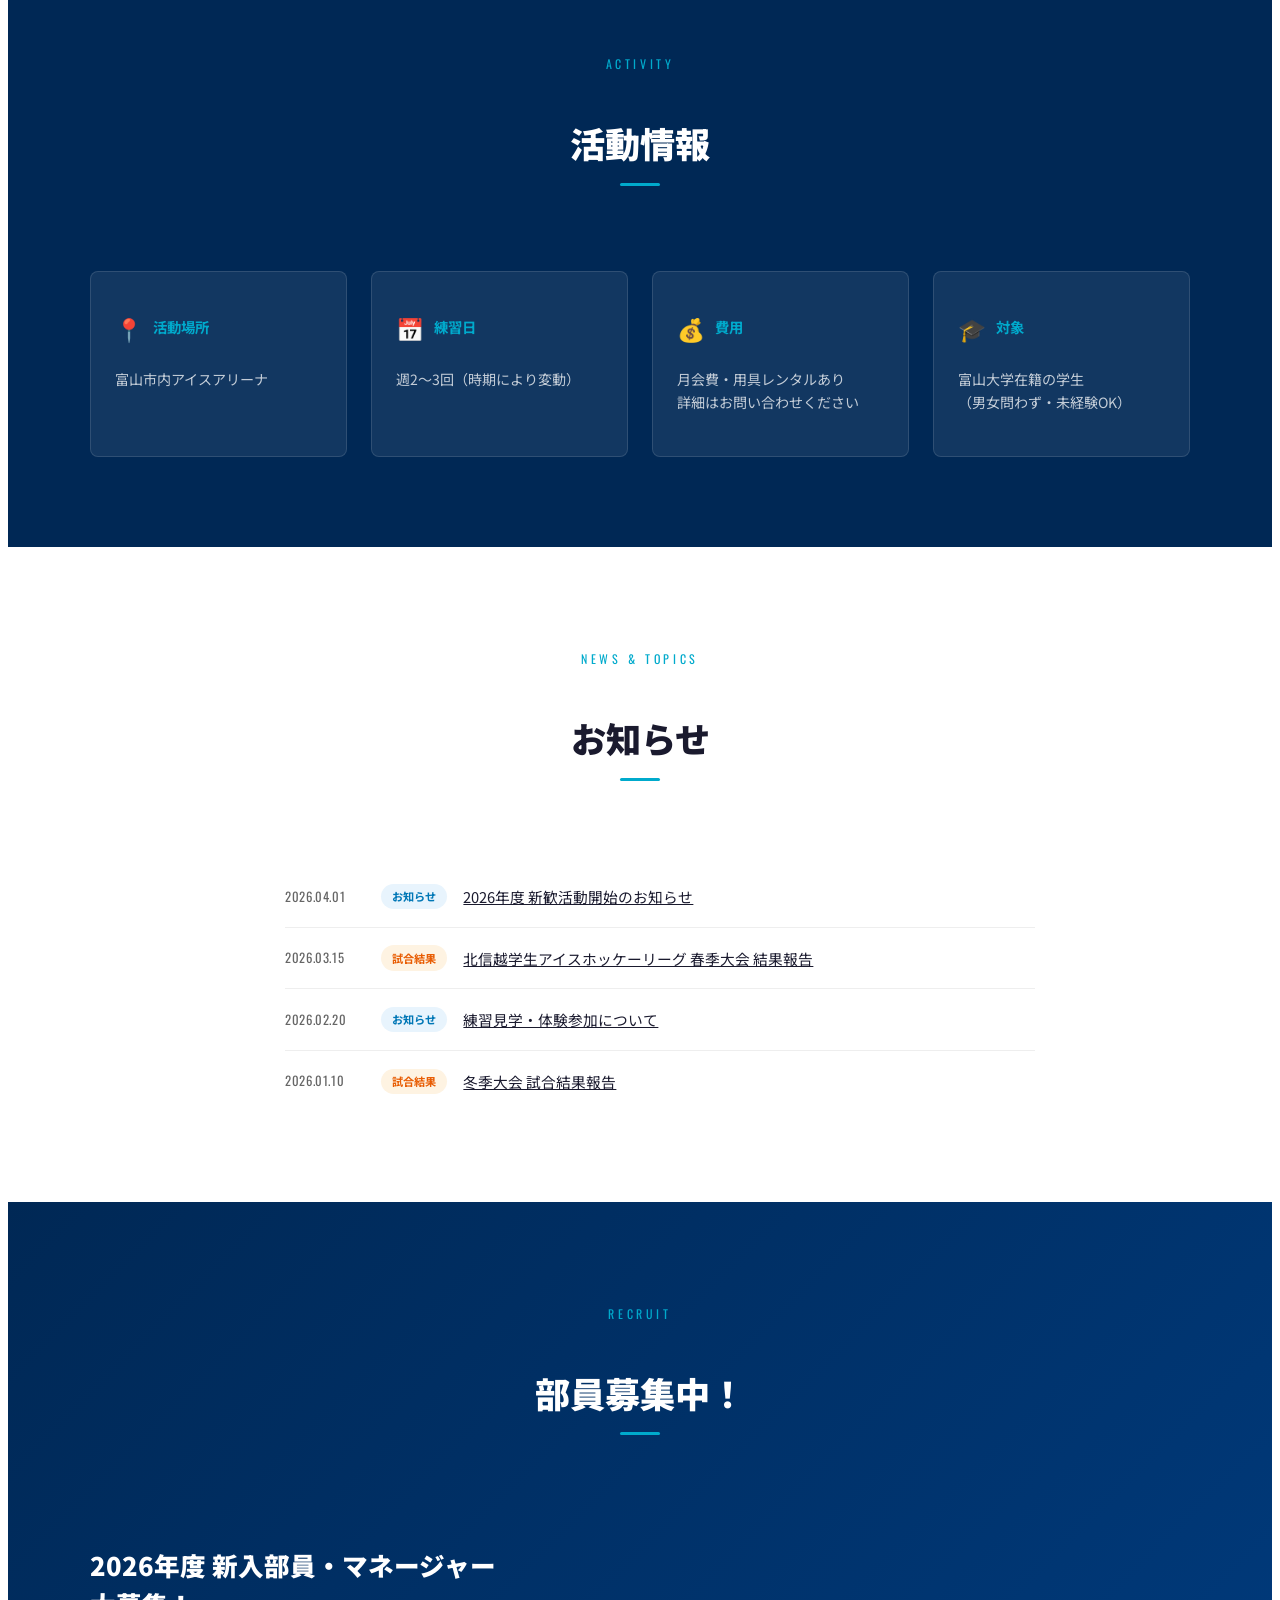
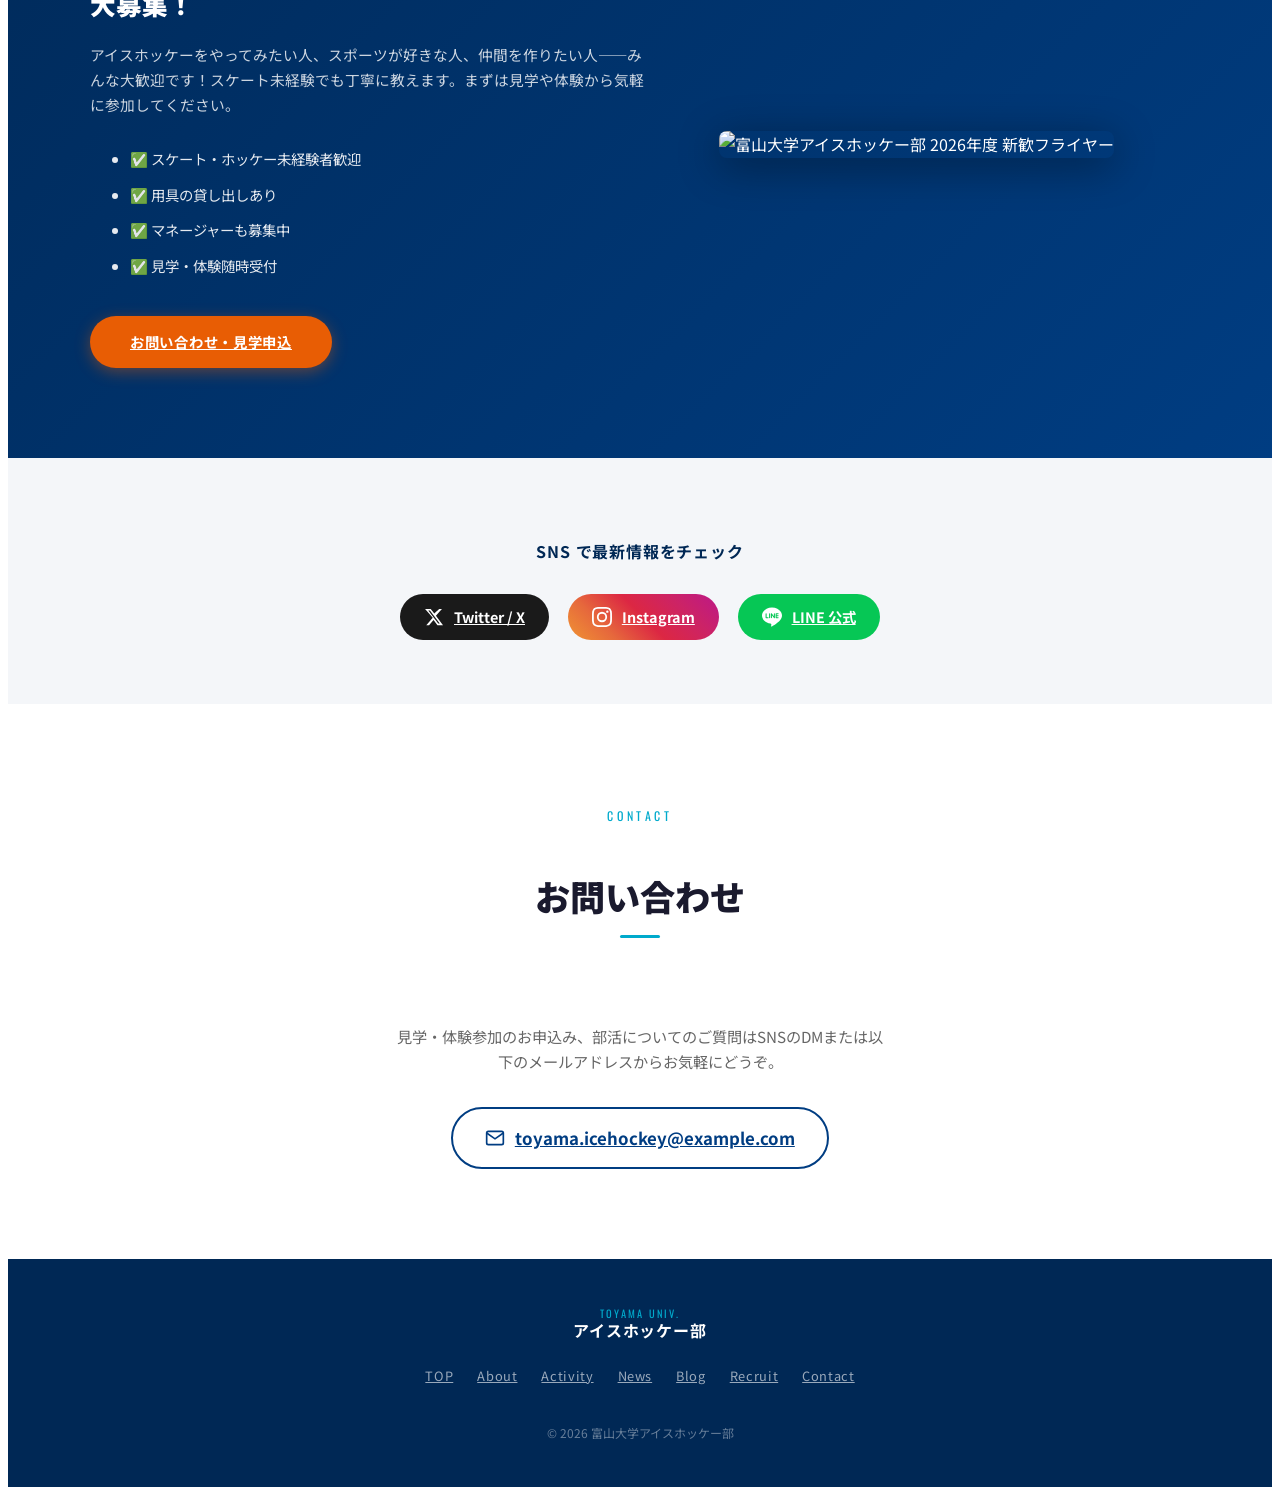
==== commit fc312f4c: "Add SEO metadata, structured data, robots.txt and sitemap - Add canonical URL, keywords, robots, the" ====
--- a/index.html
+++ b/index.html
@@ -3,13 +3,57 @@
 <head>
     <meta charset="UTF-8">
     <meta name="viewport" content="width=device-width, initial-scale=1.0">
-    <title>富山大学アイスホッケー部 公式サイト</title>
-    <meta name="description" content="富山大学アイスホッケー部の公式ウェブサイトです。新入部員・マネージャー募集中！">
+    <title>富山大学アイスホッケー部 公式サイト | 新入部員・マネージャー募集中</title>
+    <meta name="description" content="富山大学アイスホッケー部の公式サイト。北信越リーグ参戦中。新入部員・マネージャー募集中！スケート未経験者歓迎、用具レンタルあり。練習見学・体験随時受付。">
+    <meta name="keywords" content="富山大学,アイスホッケー部,アイスホッケー,富山,大学,部活,サークル,ウィンタースポーツ,新歓,新入生,北信越">
+    <meta name="author" content="富山大学アイスホッケー部">
+    <meta name="robots" content="index, follow">
+    <meta name="theme-color" content="#002855">
+    <link rel="canonical" href="https://ancestorbird.github.io/hockey-club-site/">
+
+    <!-- Open Graph -->
+    <meta property="og:type" content="website">
+    <meta property="og:site_name" content="富山大学アイスホッケー部">
+    <meta property="og:title" content="富山大学アイスホッケー部 公式サイト">
+    <meta property="og:description" content="富山大学アイスホッケー部の公式サイト。新入部員・マネージャー募集中！スケート未経験OK、用具レンタルあり。北信越リーグ参戦中。">
+    <meta property="og:url" content="https://ancestorbird.github.io/hockey-club-site/">
+    <meta property="og:image" content="https://ancestorbird.github.io/hockey-club-site/contents/photo_flyer_2026.png">
+    <meta property="og:locale" content="ja_JP">
+
+    <!-- Twitter Card -->
+    <meta name="twitter:card" content="summary_large_image">
+    <meta name="twitter:title" content="富山大学アイスホッケー部 公式サイト">
+    <meta name="twitter:description" content="新入部員・マネージャー募集中！スケート未経験OK、用具レンタルあり。北信越リーグ参戦中。">
+    <meta name="twitter:image" content="https://ancestorbird.github.io/hockey-club-site/contents/photo_flyer_2026.png">
+
     <link rel="stylesheet" href="css/reset.css">
     <link rel="stylesheet" href="css/style.css">
     <link rel="preconnect" href="https://fonts.googleapis.com">
     <link rel="preconnect" href="https://fonts.gstatic.com" crossorigin>
     <link href="https://fonts.googleapis.com/css2?family=Noto+Sans+JP:wght@400;500;700;900&family=Oswald:wght@400;600;700&display=swap" rel="stylesheet">
+
+    <!-- 構造化データ: SportsClub -->
+    <script type="application/ld+json">
+    {
+      "@context": "https://schema.org",
+      "@type": "SportsClub",
+      "name": "富山大学アイスホッケー部",
+      "alternateName": "TOYAMA UNIVERSITY ICE HOCKEY CLUB",
+      "url": "https://ancestorbird.github.io/hockey-club-site/",
+      "logo": "https://ancestorbird.github.io/hockey-club-site/contents/photo_flyer_2026.png",
+      "image": "https://ancestorbird.github.io/hockey-club-site/contents/photo_flyer_2026.png",
+      "description": "富山大学アイスホッケー部の公式サイト。新入部員・マネージャー募集中。",
+      "sport": "Ice Hockey",
+      "areaServed": { "@type": "City", "name": "富山市" },
+      "memberOf": {
+        "@type": "CollegeOrUniversity",
+        "name": "富山大学",
+        "url": "https://www.u-toyama.ac.jp/"
+      },
+      "email": "toyama.icehockey@example.com",
+      "sameAs": []
+    }
+    </script>
 </head>
 <body>
 
@@ -182,7 +226,7 @@
                         <a href="#contact" class="btn btn-primary">お問い合わせ・見学申込</a>
                     </div>
                     <div class="recruit-flyer">
-                        <img src="contents/photo_flyer_2026.png" alt="2026年度 新歓フライヤー">
+                        <img src="contents/photo_flyer_2026.png" alt="富山大学アイスホッケー部 2026年度 新歓フライヤー" loading="lazy" decoding="async" width="800" height="1131">
                     </div>
                 </div>
             </div>
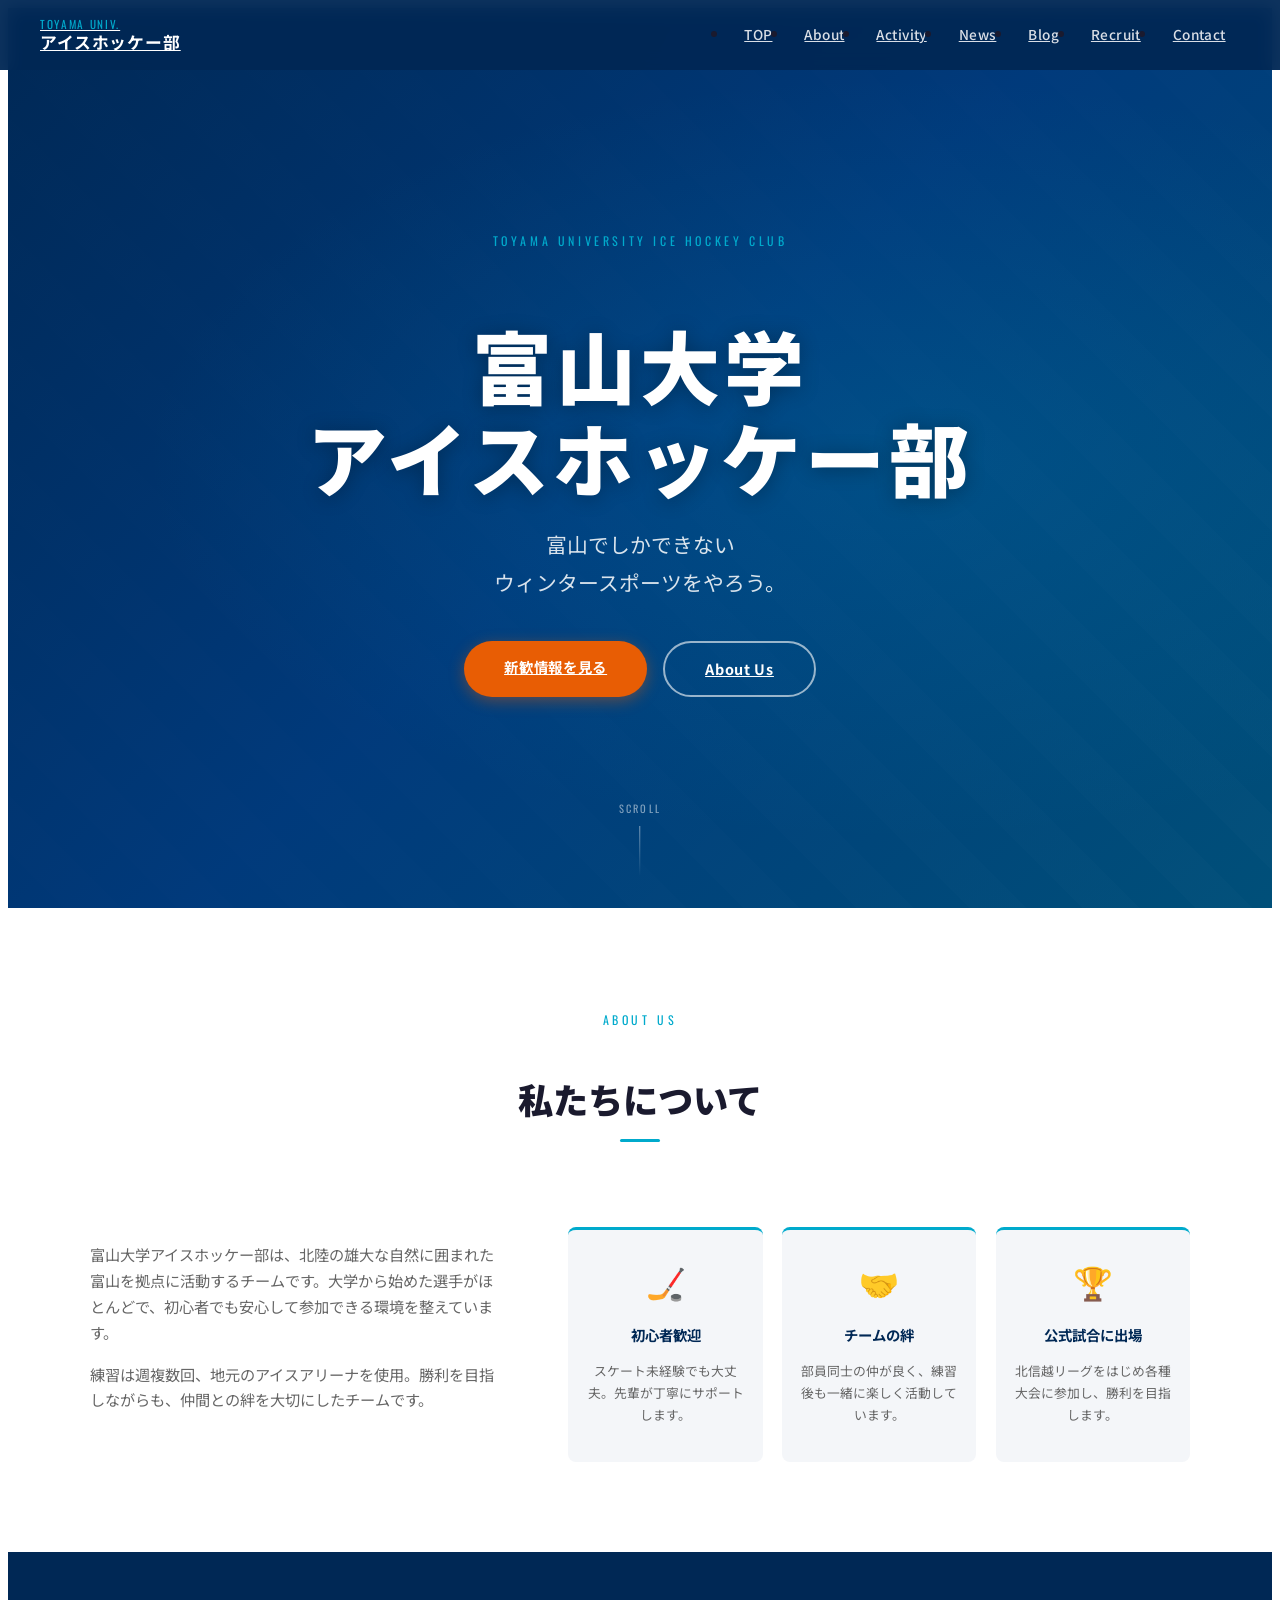
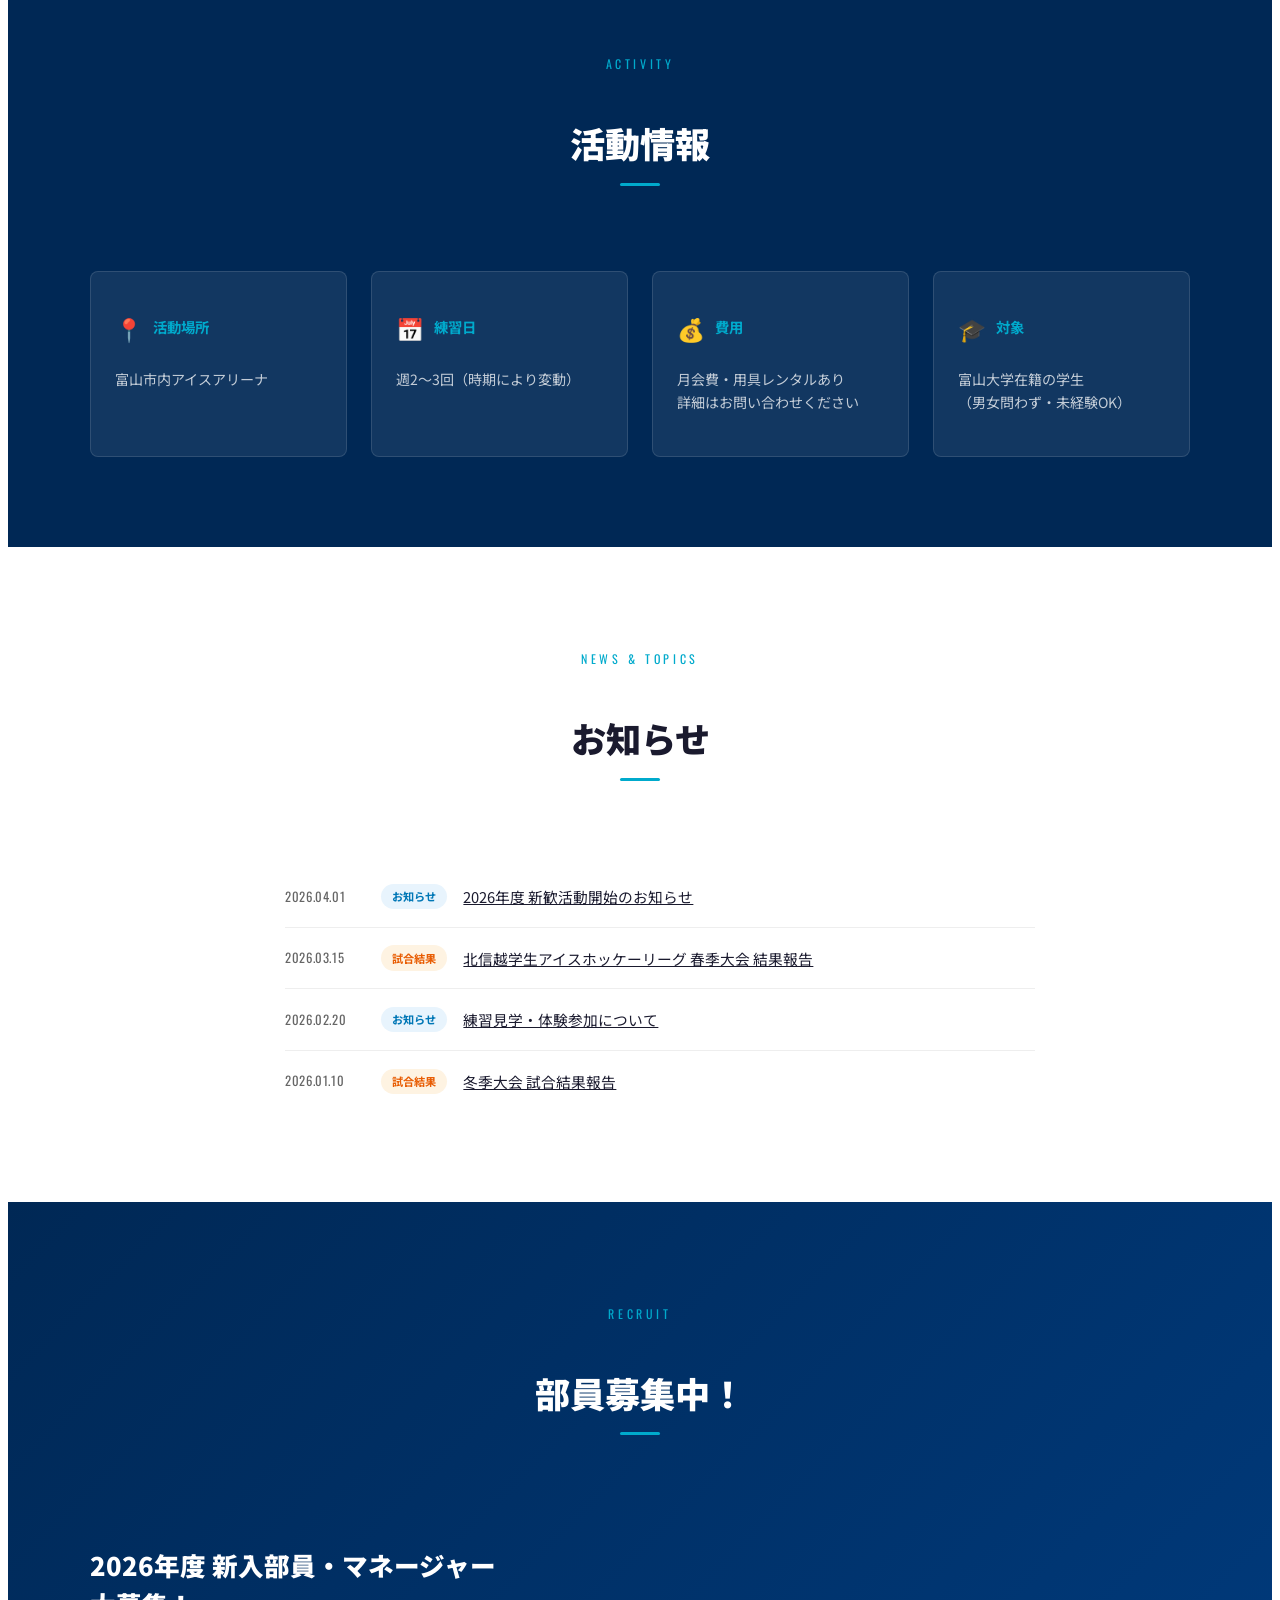
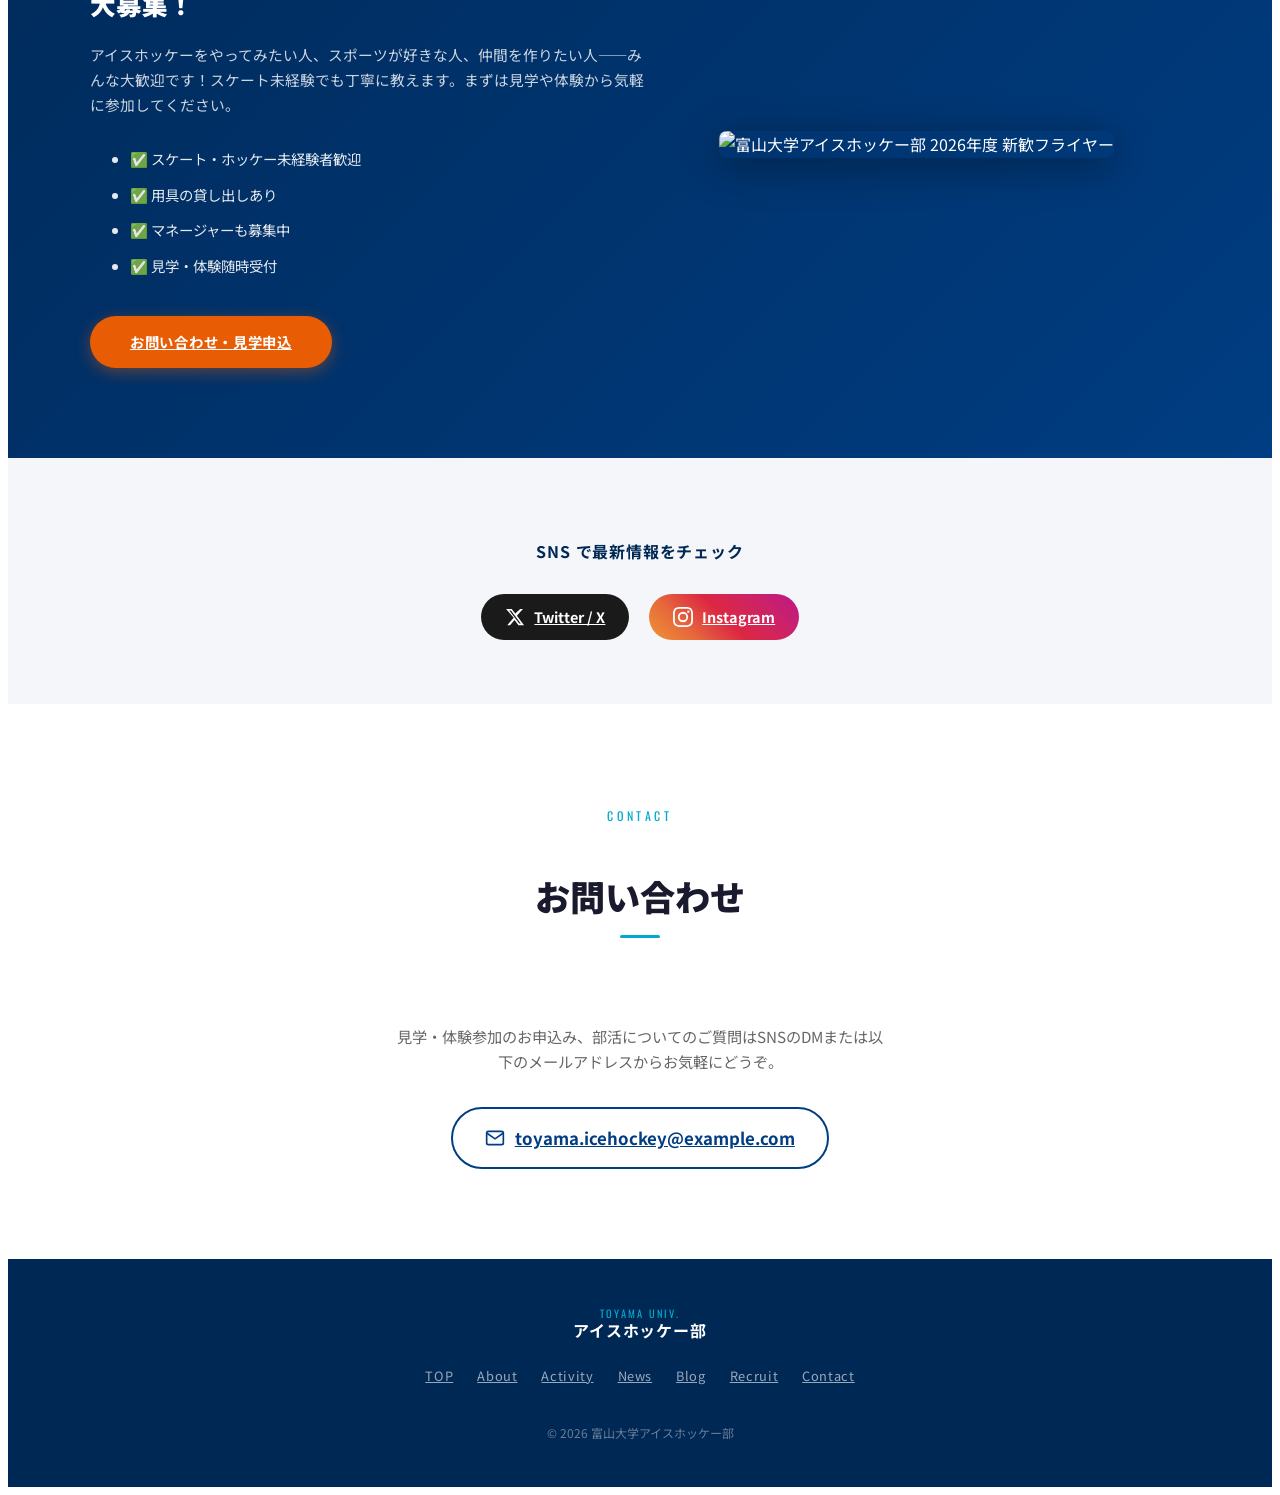
==== commit 89652fea: "Remove LINE link from SNS section Co-Authored-By: Claude Opus 4.7 <noreply@anthropic.com>" ====
--- a/index.html
+++ b/index.html
@@ -245,10 +245,6 @@
                         <svg viewBox="0 0 24 24" fill="currentColor"><path d="M12 2.163c3.204 0 3.584.012 4.85.07 3.252.148 4.771 1.691 4.919 4.919.058 1.265.069 1.645.069 4.849 0 3.205-.012 3.584-.069 4.849-.149 3.225-1.664 4.771-4.919 4.919-1.266.058-1.644.07-4.85.07-3.204 0-3.584-.012-4.849-.07-3.26-.149-4.771-1.699-4.919-4.92-.058-1.265-.07-1.644-.07-4.849 0-3.204.013-3.583.07-4.849.149-3.227 1.664-4.771 4.919-4.919 1.266-.057 1.645-.069 4.849-.069zM12 0C8.741 0 8.333.014 7.053.072 2.695.272.273 2.69.073 7.052.014 8.333 0 8.741 0 12c0 3.259.014 3.668.072 4.948.2 4.358 2.618 6.78 6.98 6.98C8.333 23.986 8.741 24 12 24c3.259 0 3.668-.014 4.948-.072 4.354-.2 6.782-2.618 6.979-6.98.059-1.28.073-1.689.073-4.948 0-3.259-.014-3.667-.072-4.947-.196-4.354-2.617-6.78-6.979-6.98C15.668.014 15.259 0 12 0zm0 5.838a6.162 6.162 0 100 12.324 6.162 6.162 0 000-12.324zM12 16a4 4 0 110-8 4 4 0 010 8zm6.406-11.845a1.44 1.44 0 100 2.881 1.44 1.44 0 000-2.881z"/></svg>
                         <span>Instagram</span>
                     </a>
-                    <a href="#" class="sns-link sns-line" aria-label="LINE">
-                        <svg viewBox="0 0 24 24" fill="currentColor"><path d="M19.365 9.863c.349 0 .63.285.63.631 0 .345-.281.63-.63.63H17.61v1.125h1.755c.349 0 .63.283.63.63 0 .344-.281.629-.63.629h-2.386c-.345 0-.627-.285-.627-.629V8.108c0-.345.282-.63.63-.63h2.386c.346 0 .627.285.627.63 0 .349-.281.63-.63.63H17.61v1.125h1.755zm-3.855 3.016c0 .27-.174.51-.432.596-.064.021-.133.031-.199.031-.211 0-.391-.09-.51-.25l-2.443-3.317v2.94c0 .344-.279.629-.631.629-.346 0-.626-.285-.626-.629V8.108c0-.27.173-.51.43-.595.06-.023.136-.033.194-.033.195 0 .375.104.495.254l2.462 3.33V8.108c0-.345.282-.63.63-.63.345 0 .63.285.63.63v4.771zm-5.741 0c0 .344-.282.629-.631.629-.345 0-.627-.285-.627-.629V8.108c0-.345.282-.63.63-.63.346 0 .628.285.628.63v4.771zm-2.466.629H4.917c-.345 0-.63-.285-.63-.629V8.108c0-.345.285-.63.63-.63.348 0 .63.285.63.63v4.141h1.756c.348 0 .629.283.629.63 0 .344-.282.629-.629.629M24 10.314C24 4.943 18.615.572 12 .572S0 4.943 0 10.314c0 4.811 4.27 8.842 10.035 9.608.391.082.923.258 1.058.59.12.301.079.766.038 1.08l-.164 1.02c-.045.301-.24 1.186 1.049.645 1.291-.539 6.916-4.078 9.436-6.975C23.176 14.393 24 12.458 24 10.314"/></svg>
-                        <span>LINE 公式</span>
-                    </a>
                 </div>
             </div>
         </section>
